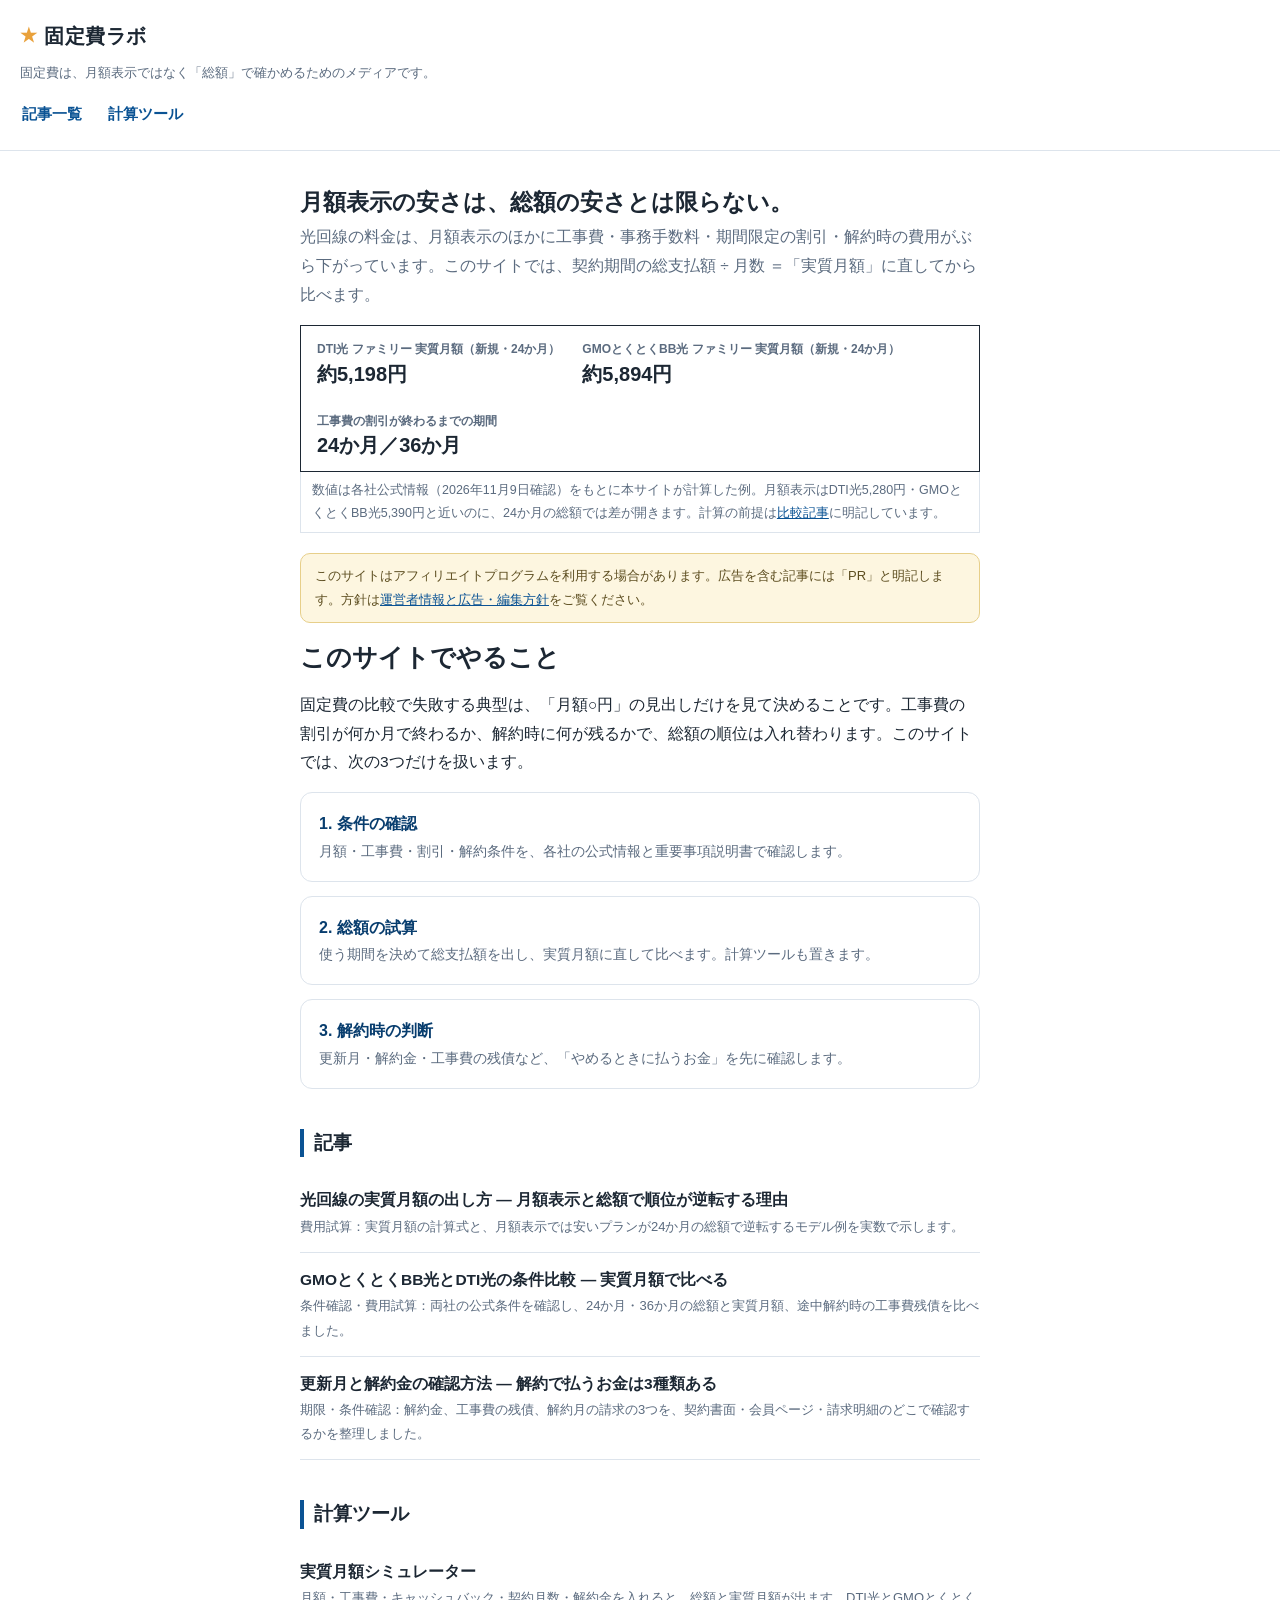
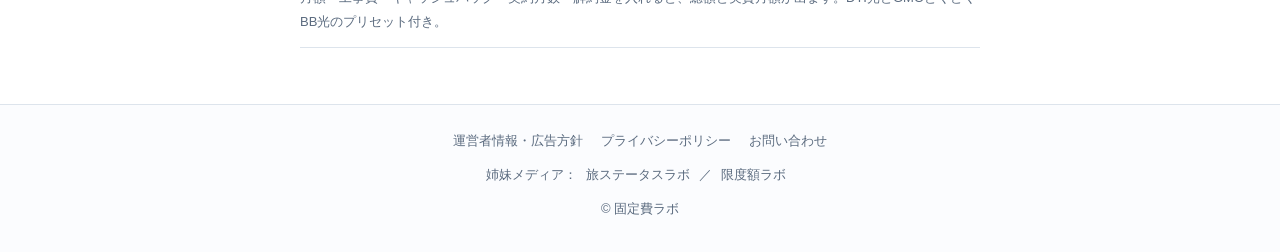
==== index.html @ 043860b5 "固定費ラボ 初期公開" ====
<!DOCTYPE html>
<html lang="ja">
<head>
<meta charset="utf-8">
<meta name="viewport" content="width=device-width, initial-scale=1">
<title>固定費ラボ｜光回線は「月額表示」ではなく総額＝実質月額で確かめる</title>
<meta name="description" content="光回線などの固定費について、月額表示ではなく契約期間の総支払額÷月数＝実質月額で比べるための、公式情報の確認記事と計算ツールを提供するメディアです。">
<link rel="stylesheet" href="style.css">
<meta property="og:title" content="固定費ラボ｜光回線は「月額表示」ではなく総額＝実質月額で確かめる">
<meta property="og:description" content="光回線などの固定費について、月額表示ではなく契約期間の総支払額÷月数＝実質月額で比べるための、公式情報の確認記事と計算ツールを提供するメディアです。">
<meta property="og:type" content="website">
<meta property="og:url" content="https://koteihi.globe-ent.com/">
<meta name="twitter:card" content="summary">
<link rel="icon" type="image/svg+xml" href="/favicon.svg">
<link rel="alternate" type="application/rss+xml" title="固定費ラボ" href="https://koteihi.globe-ent.com/rss.xml">
</head>
<body>
<header class="site">
  <div class="name"><a href="index.html">固定費ラボ</a></div>
  <div class="tag">固定費は、月額表示ではなく「総額」で確かめるためのメディアです。</div>
  <nav class="main">
    <a href="articles.html">記事一覧</a>
    <a href="tools/jitsushitsu-sim.html">計算ツール</a>
  </nav>
</header>
<main>
  <p style="font-size:23px;font-weight:700;line-height:1.5;margin:6px 0 4px">月額表示の安さは、総額の安さとは限らない。</p>
  <p style="color:var(--sub);margin:0 0 6px">光回線の料金は、月額表示のほかに工事費・事務手数料・期間限定の割引・解約時の費用がぶら下がっています。このサイトでは、契約期間の総支払額 ÷ 月数 ＝「実質月額」に直してから比べます。</p>
  <div class="feature">
    <div class="cap" style="border-top:1.5px solid var(--ink)">
      <div><div class="k">DTI光 ファミリー 実質月額（新規・24か月）</div><div class="v">約5,198円</div></div>
      <div><div class="k">GMOとくとくBB光 ファミリー 実質月額（新規・24か月）</div><div class="v">約5,894円</div></div>
      <div><div class="k">工事費の割引が終わるまでの期間</div><div class="v">24か月／36か月</div></div>
    </div>
    <figcaption>数値は各社公式情報（2026年11月9日確認）をもとに本サイトが計算した例。月額表示はDTI光5,280円・GMOとくとくBB光5,390円と近いのに、24か月の総額では差が開きます。計算の前提は<a href="articles/gmo-dti-hikaku.html">比較記事</a>に明記しています。</figcaption>
  </div>
  <div class="disclosure">このサイトはアフィリエイトプログラムを利用する場合があります。広告を含む記事には「PR」と明記します。方針は<a href="about.html">運営者情報と広告・編集方針</a>をご覧ください。</div>

  <h1>このサイトでやること</h1>
  <p>固定費の比較で失敗する典型は、「月額○円」の見出しだけを見て決めることです。工事費の割引が何か月で終わるか、解約時に何が残るかで、総額の順位は入れ替わります。このサイトでは、次の3つだけを扱います。</p>
  <div class="card"><div class="t">1. 条件の確認</div><div class="d">月額・工事費・割引・解約条件を、各社の公式情報と重要事項説明書で確認します。</div></div>
  <div class="card"><div class="t">2. 総額の試算</div><div class="d">使う期間を決めて総支払額を出し、実質月額に直して比べます。計算ツールも置きます。</div></div>
  <div class="card"><div class="t">3. 解約時の判断</div><div class="d">更新月・解約金・工事費の残債など、「やめるときに払うお金」を先に確認します。</div></div>

  <h2>記事</h2>
  <a class="thumbrow" href="articles/jitsushitsu-getsugaku.html"><span><span class="t">光回線の実質月額の出し方 — 月額表示と総額で順位が逆転する理由</span><span class="d">費用試算：実質月額の計算式と、月額表示では安いプランが24か月の総額で逆転するモデル例を実数で示します。</span></span></a>
  <a class="thumbrow" href="articles/gmo-dti-hikaku.html"><span><span class="t">GMOとくとくBB光とDTI光の条件比較 — 実質月額で比べる</span><span class="d">条件確認・費用試算：両社の公式条件を確認し、24か月・36か月の総額と実質月額、途中解約時の工事費残債を比べました。</span></span></a>
  <a class="thumbrow" href="articles/koushin-tsuki-kaiyakukin.html"><span><span class="t">更新月と解約金の確認方法 — 解約で払うお金は3種類ある</span><span class="d">期限・条件確認：解約金、工事費の残債、解約月の請求の3つを、契約書面・会員ページ・請求明細のどこで確認するかを整理しました。</span></span></a>

  <h2>計算ツール</h2>
  <a class="thumbrow" href="tools/jitsushitsu-sim.html"><span><span class="t">実質月額シミュレーター</span><span class="d">月額・工事費・キャッシュバック・契約月数・解約金を入れると、総額と実質月額が出ます。DTI光とGMOとくとくBB光のプリセット付き。</span></span></a>
</main>
<footer class="site">
  <a href="about.html">運営者情報・広告方針</a><a href="privacy.html">プライバシーポリシー</a><a href="contact.html">お問い合わせ</a>
  <div class="sister">姉妹メディア：<a href="https://travel.globe-ent.com/">旅ステータスラボ</a>／<a href="https://furusato.globe-ent.com/">限度額ラボ</a></div>
  <div>© 固定費ラボ</div>
</footer>
</body>
</html>
---- style.css ----
:root {
  --ink:#1c2733; --sub:#5b6b7f; --line:#dde4ec; --accent:#0b5394; --accent-dark:#083d6e;
  --gold:#e9a13b; --bg:#fff; --soft:#f2f6fb; --amber-bg:#fdf6e0; --amber-line:#e7cf8a;
  --radius:12px;
}
* { box-sizing: border-box; }
body { margin:0; font-family: -apple-system, "Hiragino Kaku Gothic ProN", "Yu Gothic", "Noto Sans JP", sans-serif; color:var(--ink); background:var(--bg); line-height:1.85; -webkit-font-smoothing:antialiased; }
::selection { background:#cfe4f7; }

/* ヘッダー */
header.site { position:sticky; top:0; z-index:10; background:rgba(255,255,255,.96); border-bottom:1px solid var(--line); padding:12px 20px; }
header.site .name { font-size:20px; font-weight:700; letter-spacing:.02em; }
header.site .name a { color:inherit; text-decoration:none; display:inline-block; padding:6px 0; }
header.site .name a::before { content:"★"; color:var(--gold); margin-right:7px; font-size:17px; vertical-align:2px; }
header.site .tag { color:var(--sub); font-size:13px; }
nav.main { margin-top:6px; font-size:14.5px; }
nav.main a { margin-right:18px; color:var(--accent); text-decoration:none; font-weight:600; display:inline-block; padding:10px 2px; }
nav.main a:hover { text-decoration:underline; }

/* 本文 */
main { max-width:720px; margin:0 auto; padding:28px 20px 56px; }
h1 { font-size:25px; line-height:1.45; margin:10px 0 14px; }
h2 { font-size:19px; border-left:4px solid var(--accent); padding-left:10px; margin-top:40px; line-height:1.5; }
h3 { font-size:16px; margin-top:26px; }
p, li { font-size:15.5px; }
a { color:var(--accent); }
strong { color:#12283f; }

/* ヒーロー（トップ） */
.hero { background:var(--accent); color:#fff; border-radius:16px; padding:30px 26px; margin:6px 0 26px; }
.hero .lead { font-size:23px; font-weight:700; line-height:1.5; margin:0 0 10px; color:#fff; }
.hero p { color:#dbe9f7; font-size:15px; margin:0 0 18px; }
.hero .btns { display:flex; flex-wrap:wrap; gap:10px; }
.btn { display:inline-block; padding:10px 18px; border-radius:999px; font-weight:700; font-size:14.5px; text-decoration:none; }
.btn.white { background:#fff; color:var(--accent-dark); }
.btn.ghost { border:1.5px solid rgba(255,255,255,.75); color:#fff; }
.btn:hover { opacity:.92; }

/* パンくず */
.crumb { font-size:13px; color:var(--sub); margin:0 0 6px; }
.crumb a { color:var(--sub); text-decoration:none; }
.crumb a:hover { text-decoration:underline; }

/* 開示ボックス */
.disclosure { background:var(--amber-bg); border:1px solid var(--amber-line); border-radius:10px; padding:10px 14px; font-size:13px; color:#5c4d1f; margin:16px 0; }

/* カード */
.card { display:block; border:1px solid var(--line); border-radius:var(--radius); padding:16px 18px; margin:14px 0; background:#fff; text-decoration:none; color:inherit; }
a.card:hover { border-color:var(--accent); }
.card strong { display:block; font-size:16px; margin-bottom:4px; color:var(--accent-dark); }
.card span { display:block; color:var(--sub); font-size:14px; }
.card .t { font-weight:700; font-size:16px; color:var(--accent-dark); }
.card .d { color:var(--sub); font-size:14px; }

/* 表 */
table { border-collapse:separate; border-spacing:0; width:100%; margin:14px 0; font-size:14px; border:1px solid var(--line); border-radius:10px; overflow:hidden; }
th, td { border-bottom:1px solid var(--line); padding:9px 12px; text-align:left; vertical-align:top; }
tr:last-child td { border-bottom:none; }
th { background:var(--soft); font-weight:700; }
tbody tr:nth-child(even) td, table tr:nth-child(even) td { background:#fbfcfe; }
@media (max-width:640px) {
  table { display:block; overflow-x:auto; -webkit-overflow-scrolling:touch; }
  .hero .lead { font-size:20px; }
  h1 { font-size:22px; }
}

/* 検索 */
.searchbox { margin:16px 0; }
.searchbox input { width:100%; padding:12px 14px; font-size:16px; border:1.5px solid var(--line); border-radius:10px; background:#fff; }
.searchbox input:focus { outline:none; border-color:var(--accent); box-shadow:0 0 0 3px rgba(11,83,148,.15); }

/* 計算ツール */
label { display:block; font-size:14px; margin-top:14px; font-weight:600; }
input[type=number] { width:100%; padding:11px 12px; font-size:16px; border:1.5px solid var(--line); border-radius:10px; margin-top:5px; }
input[type=number]:focus { outline:none; border-color:var(--accent); box-shadow:0 0 0 3px rgba(11,83,148,.15); }
button.calc { margin-top:20px; width:100%; padding:13px; font-size:16px; font-weight:700; background:var(--accent); color:#fff; border:none; border-radius:10px; cursor:pointer; }
button.calc:hover { background:var(--accent-dark); }
.result { margin-top:20px; background:var(--soft); border:1px solid var(--line); border-radius:var(--radius); padding:18px; display:none; }
.result .big { font-size:24px; font-weight:700; color:var(--accent-dark); }

/* フッター */
footer.site { border-top:1px solid var(--line); padding:24px 20px 30px; font-size:13px; color:var(--sub); text-align:center; background:#fbfcfe; }
footer.site a { color:var(--sub); margin:0 9px; text-decoration:none; }
footer.site a:hover { text-decoration:underline; }
footer.site div { margin-top:10px; }
.src { font-size:13px; color:var(--sub); }
footer.site .sister{margin-top:10px;font-size:13px;}

/* B文法（実写エディトリアル）：実写＋数値キャプション、図解、サムネイル行 */
.feature { margin:16px 0 20px; }
.feature img { width:100%; display:block; aspect-ratio:16/9; object-fit:cover; }
.feature .cap { border:1.5px solid var(--ink); border-top:none; padding:12px 16px; display:flex; gap:22px; flex-wrap:wrap; }
.feature .cap .k { font-size:12px; color:var(--sub); font-weight:700; }
.feature .cap .v { font-size:20px; font-weight:700; line-height:1.35; }
figure { margin:18px 0; }
figure img { width:100%; display:block; }
figcaption { font-size:12.5px; color:var(--sub); border:1px solid var(--line); border-top:none; padding:7px 11px; }
.thumbrow { display:flex; gap:14px; padding:13px 0; border-bottom:1px solid var(--line); align-items:flex-start; text-decoration:none; color:inherit; }
a.thumbrow:hover .t { color:var(--accent); text-decoration:underline; }
.thumbrow img { width:118px; height:82px; object-fit:cover; flex:none; }
.thumbrow .t { font-weight:700; font-size:15.5px; display:block; }
.thumbrow .d { font-size:13px; color:var(--sub); display:block; }
.bignum { font-size:26px; font-weight:700; }
.gauge .bar { display:flex; height:24px; border:1.5px solid var(--ink); }
.gauge .seg { height:100%; }
.gauge .track { position:relative; height:0; }
.gauge .mark { position:absolute; top:-4px; width:3px; height:32px; background:#c22f2f; display:none; }
.gauge .cap { display:flex; justify-content:space-between; font-size:12px; color:var(--sub); }
.card.thumbrow { border:none; border-bottom:1px solid var(--line); border-radius:0; padding:13px 0; margin:0; background:transparent; display:flex; }
.thumbrow .txt { display:block; }

/* 広告ボックス（記事内の広告リンク設置用） */
.adbox{border:2px solid #0b5394;padding:16px;margin:24px 0;text-align:center}
.adbox .src{text-align:left}
.adbox img{max-width:100%;height:auto}

.share{margin:28px 0 8px;padding:12px 0;border-top:1px solid #ccc;font-size:14px}
.share a{margin-right:14px}
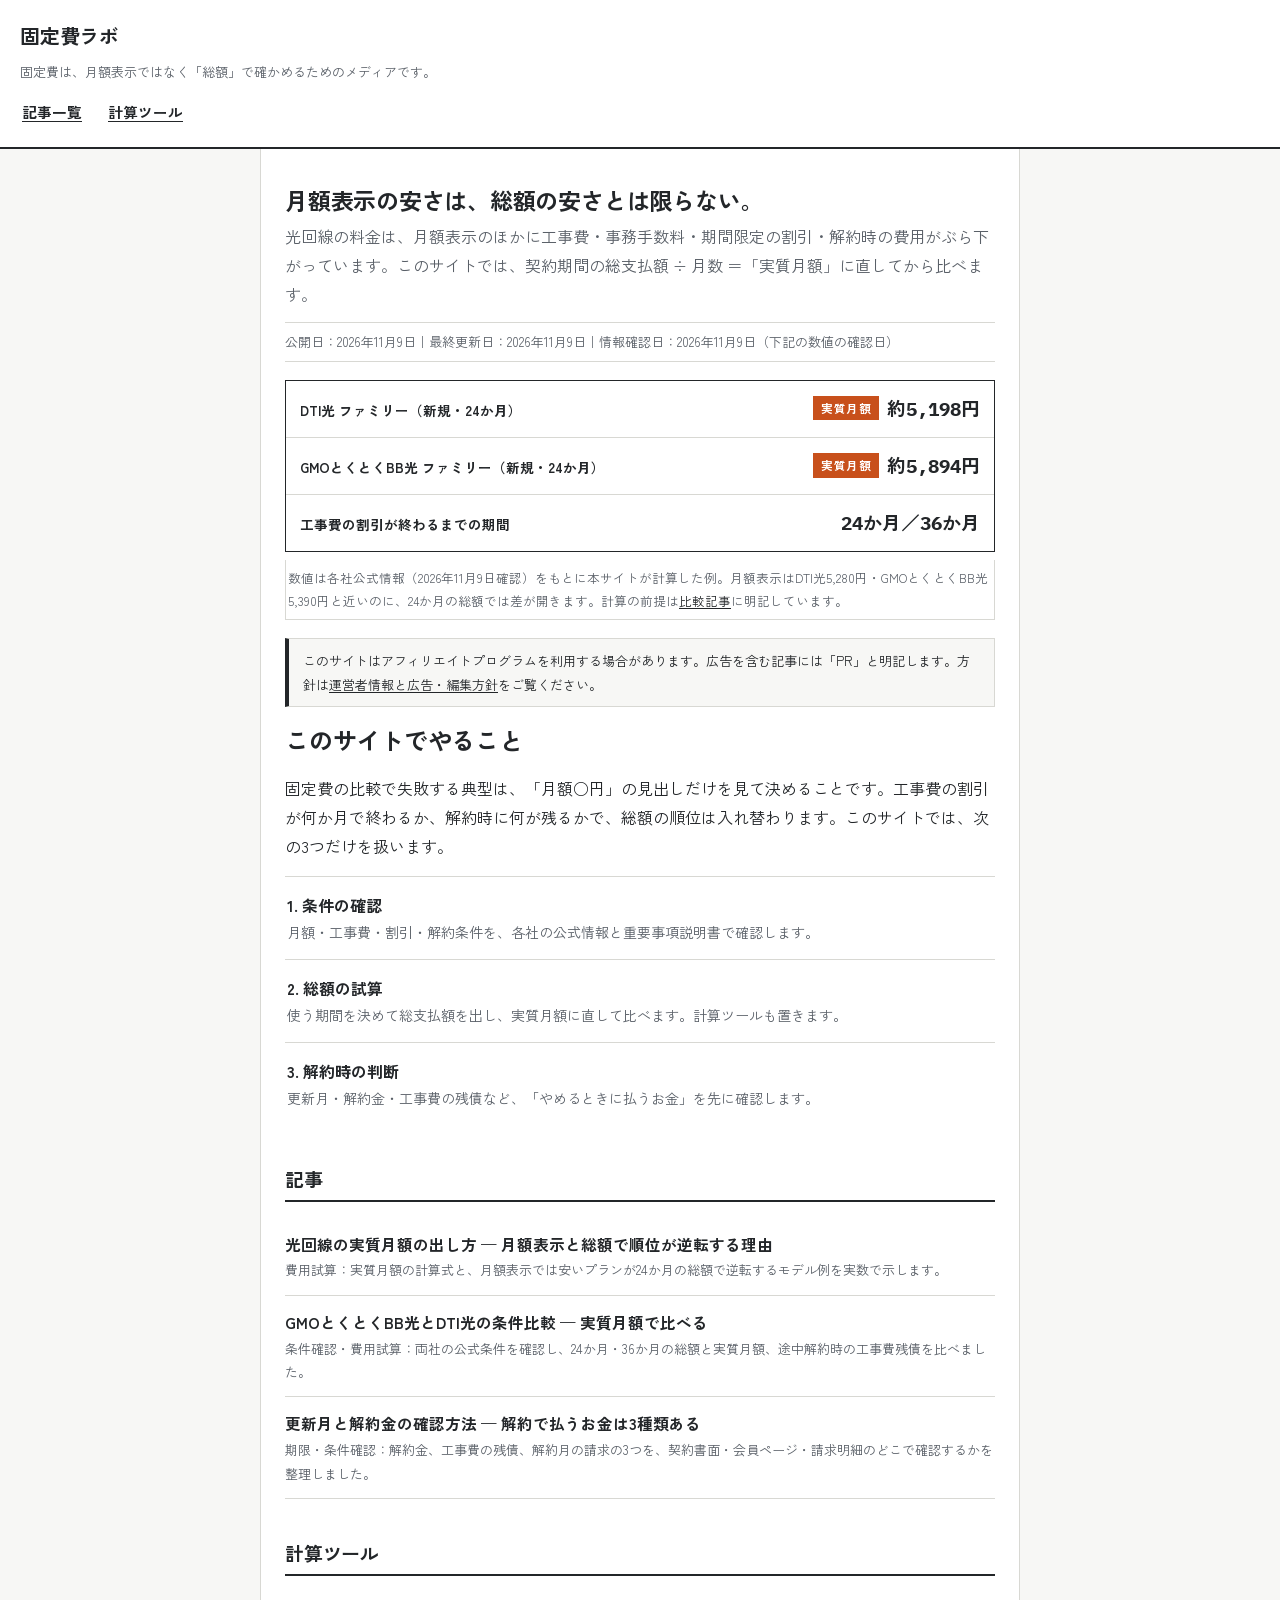
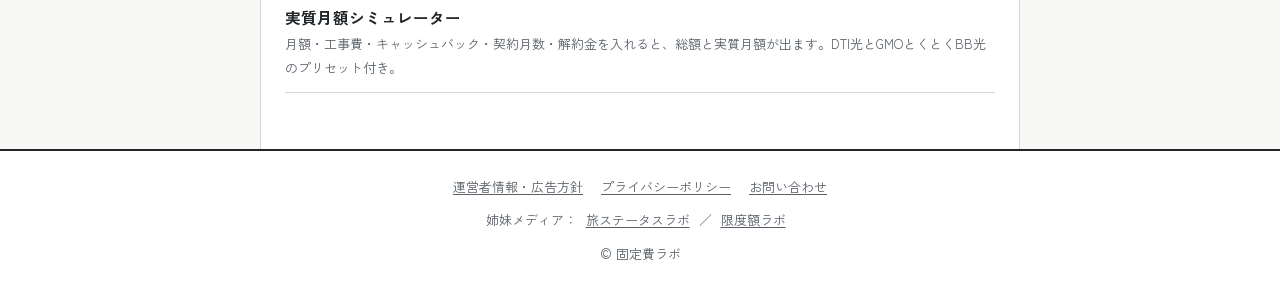
==== commit 7fcf8024: "デザイン刷新（方向B：料金明細書の文法）と共通土台整備、ogp画像追加" ====
--- a/index.html
+++ b/index.html
@@ -5,14 +5,46 @@
 <meta name="viewport" content="width=device-width, initial-scale=1">
 <title>固定費ラボ｜光回線は「月額表示」ではなく総額＝実質月額で確かめる</title>
 <meta name="description" content="光回線などの固定費について、月額表示ではなく契約期間の総支払額÷月数＝実質月額で比べるための、公式情報の確認記事と計算ツールを提供するメディアです。">
+<link rel="preconnect" href="https://fonts.googleapis.com">
+<link rel="preconnect" href="https://fonts.gstatic.com" crossorigin>
+<link href="https://fonts.googleapis.com/css2?family=IBM+Plex+Mono:wght@400;500;700&family=Zen+Kaku+Gothic+New:wght@400;500;700&display=swap" rel="stylesheet">
 <link rel="stylesheet" href="style.css">
 <meta property="og:title" content="固定費ラボ｜光回線は「月額表示」ではなく総額＝実質月額で確かめる">
 <meta property="og:description" content="光回線などの固定費について、月額表示ではなく契約期間の総支払額÷月数＝実質月額で比べるための、公式情報の確認記事と計算ツールを提供するメディアです。">
 <meta property="og:type" content="website">
 <meta property="og:url" content="https://koteihi.globe-ent.com/">
-<meta name="twitter:card" content="summary">
+<meta property="og:image" content="https://koteihi.globe-ent.com/ogp.png">
+<meta name="twitter:card" content="summary_large_image">
+<meta name="twitter:image" content="https://koteihi.globe-ent.com/ogp.png">
 <link rel="icon" type="image/svg+xml" href="/favicon.svg">
 <link rel="alternate" type="application/rss+xml" title="固定費ラボ" href="https://koteihi.globe-ent.com/rss.xml">
+<script type="application/ld+json">
+{
+  "@context": "https://schema.org",
+  "@graph": [
+    {
+      "@type": "Organization",
+      "@id": "https://koteihi.globe-ent.com/#org",
+      "name": "固定費ラボ",
+      "url": "https://koteihi.globe-ent.com/",
+      "logo": "https://koteihi.globe-ent.com/favicon.svg",
+      "sameAs": [
+        "https://note.com/tabi_status_lab",
+        "https://www.youtube.com/@tabi_status_lab",
+        "https://www.threads.com/@tabi_status_lab"
+      ]
+    },
+    {
+      "@type": "WebSite",
+      "@id": "https://koteihi.globe-ent.com/#site",
+      "name": "固定費ラボ",
+      "url": "https://koteihi.globe-ent.com/",
+      "publisher": { "@id": "https://koteihi.globe-ent.com/#org" },
+      "inLanguage": "ja"
+    }
+  ]
+}
+</script>
 </head>
 <body>
 <header class="site">
@@ -24,16 +56,17 @@
   </nav>
 </header>
 <main>
-  <p style="font-size:23px;font-weight:700;line-height:1.5;margin:6px 0 4px">月額表示の安さは、総額の安さとは限らない。</p>
-  <p style="color:var(--sub);margin:0 0 6px">光回線の料金は、月額表示のほかに工事費・事務手数料・期間限定の割引・解約時の費用がぶら下がっています。このサイトでは、契約期間の総支払額 ÷ 月数 ＝「実質月額」に直してから比べます。</p>
-  <div class="feature">
-    <div class="cap" style="border-top:1.5px solid var(--ink)">
-      <div><div class="k">DTI光 ファミリー 実質月額（新規・24か月）</div><div class="v">約5,198円</div></div>
-      <div><div class="k">GMOとくとくBB光 ファミリー 実質月額（新規・24か月）</div><div class="v">約5,894円</div></div>
-      <div><div class="k">工事費の割引が終わるまでの期間</div><div class="v">24か月／36か月</div></div>
+  <p class="leadline">月額表示の安さは、総額の安さとは限らない。</p>
+  <p class="leadsub">光回線の料金は、月額表示のほかに工事費・事務手数料・期間限定の割引・解約時の費用がぶら下がっています。このサイトでは、契約期間の総支払額 ÷ 月数 ＝「実質月額」に直してから比べます。</p>
+  <p class="dateline">公開日：2026年11月9日｜最終更新日：2026年11月9日｜情報確認日：2026年11月9日（下記の数値の確認日）</p>
+  <figure>
+    <div class="sheet">
+      <div class="srow"><span class="sk">DTI光 ファミリー（新規・24か月）</span><span class="sv"><span class="badge">実質月額</span>約5,198円</span></div>
+      <div class="srow"><span class="sk">GMOとくとくBB光 ファミリー（新規・24か月）</span><span class="sv"><span class="badge">実質月額</span>約5,894円</span></div>
+      <div class="srow"><span class="sk">工事費の割引が終わるまでの期間</span><span class="sv">24か月／36か月</span></div>
     </div>
     <figcaption>数値は各社公式情報（2026年11月9日確認）をもとに本サイトが計算した例。月額表示はDTI光5,280円・GMOとくとくBB光5,390円と近いのに、24か月の総額では差が開きます。計算の前提は<a href="articles/gmo-dti-hikaku.html">比較記事</a>に明記しています。</figcaption>
-  </div>
+  </figure>
   <div class="disclosure">このサイトはアフィリエイトプログラムを利用する場合があります。広告を含む記事には「PR」と明記します。方針は<a href="about.html">運営者情報と広告・編集方針</a>をご覧ください。</div>
 
   <h1>このサイトでやること</h1>
--- a/style.css
+++ b/style.css
@@ -1,118 +1,121 @@
+/* 固定費ラボ 方向B（2026-11-09 ユーザー承認）
+   「光回線の『料金明細書』そのものの文法で組む、実質月額のスペックシート」
+   - 書体：見出し・本文＝Zen Kaku Gothic New、数字専用＝IBM Plex Mono（等幅・右寄せ）
+   - 地＝明細グレー、白＝明細行、罫線で組む。角丸・影は使わない
+   - 識別色（--marker）は「実質月額バッジ」と「順位マーカー」だけに使う。それ以外の装飾色は使わない */
 :root {
-  --ink:#1c2733; --sub:#5b6b7f; --line:#dde4ec; --accent:#0b5394; --accent-dark:#083d6e;
-  --gold:#e9a13b; --bg:#fff; --soft:#f2f6fb; --amber-bg:#fdf6e0; --amber-line:#e7cf8a;
-  --radius:12px;
+  --ink:#232629; --sub:#5a6068; --line:#d8d8d3; --line-dark:#232629;
+  --paper:#f7f7f5; --row:#fff; --th:#f0f0ec;
+  --marker:#c8501b;
 }
 * { box-sizing: border-box; }
-body { margin:0; font-family: -apple-system, "Hiragino Kaku Gothic ProN", "Yu Gothic", "Noto Sans JP", sans-serif; color:var(--ink); background:var(--bg); line-height:1.85; -webkit-font-smoothing:antialiased; }
-::selection { background:#cfe4f7; }
+body { margin:0; font-family:"Zen Kaku Gothic New", "Hiragino Kaku Gothic ProN", "Yu Gothic", sans-serif; color:var(--ink); background:var(--paper); line-height:1.8; font-size:16px; -webkit-font-smoothing:antialiased; }
+::selection { background:#e3e3de; }
 
-/* ヘッダー */
-header.site { position:sticky; top:0; z-index:10; background:rgba(255,255,255,.96); border-bottom:1px solid var(--line); padding:12px 20px; }
-header.site .name { font-size:20px; font-weight:700; letter-spacing:.02em; }
+/* ヘッダー（明細書のヘッダー行） */
+header.site { position:sticky; top:0; z-index:10; background:var(--row); border-bottom:2px solid var(--line-dark); padding:12px 20px; }
+header.site .name { font-size:20px; font-weight:700; letter-spacing:-.01em; }
 header.site .name a { color:inherit; text-decoration:none; display:inline-block; padding:6px 0; }
-header.site .name a::before { content:"★"; color:var(--gold); margin-right:7px; font-size:17px; vertical-align:2px; }
 header.site .tag { color:var(--sub); font-size:13px; }
 nav.main { margin-top:6px; font-size:14.5px; }
-nav.main a { margin-right:18px; color:var(--accent); text-decoration:none; font-weight:600; display:inline-block; padding:10px 2px; }
-nav.main a:hover { text-decoration:underline; }
+nav.main a { margin-right:18px; color:var(--ink); text-decoration:underline; text-underline-offset:3px; font-weight:700; display:inline-block; padding:10px 2px; }
 
-/* 本文 */
-main { max-width:720px; margin:0 auto; padding:28px 20px 56px; }
-h1 { font-size:25px; line-height:1.45; margin:10px 0 14px; }
-h2 { font-size:19px; border-left:4px solid var(--accent); padding-left:10px; margin-top:40px; line-height:1.5; }
-h3 { font-size:16px; margin-top:26px; }
-p, li { font-size:15.5px; }
-a { color:var(--accent); }
-strong { color:#12283f; }
+/* 本文（白の明細シート） */
+main { max-width:760px; margin:0 auto; padding:28px 24px 56px; background:var(--row); border-left:1px solid var(--line); border-right:1px solid var(--line); }
+h1 { font-size:24px; line-height:1.45; margin:10px 0 14px; letter-spacing:-.01em; }
+h2 { font-size:19px; border-bottom:2px solid var(--line-dark); padding-bottom:6px; margin-top:40px; line-height:1.5; letter-spacing:-.01em; }
+h3 { font-size:16.5px; margin-top:26px; }
+p, li { font-size:16px; }
+a { color:var(--ink); text-decoration:underline; text-underline-offset:2px; }
+strong { color:var(--ink); }
 
-/* ヒーロー（トップ） */
-.hero { background:var(--accent); color:#fff; border-radius:16px; padding:30px 26px; margin:6px 0 26px; }
-.hero .lead { font-size:23px; font-weight:700; line-height:1.5; margin:0 0 10px; color:#fff; }
-.hero p { color:#dbe9f7; font-size:15px; margin:0 0 18px; }
-.hero .btns { display:flex; flex-wrap:wrap; gap:10px; }
-.btn { display:inline-block; padding:10px 18px; border-radius:999px; font-weight:700; font-size:14.5px; text-decoration:none; }
-.btn.white { background:#fff; color:var(--accent-dark); }
-.btn.ghost { border:1.5px solid rgba(255,255,255,.75); color:#fff; }
-.btn:hover { opacity:.92; }
+/* 日付メタ行（公開日・最終更新日・情報確認日） */
+.dateline { font-size:13px; color:var(--sub); border-top:1px solid var(--line); border-bottom:1px solid var(--line); padding:7px 0; margin:14px 0; font-variant-numeric:tabular-nums; }
+
+/* トップの導入（明細書の件名行） */
+.leadline { font-size:23px; font-weight:700; line-height:1.5; margin:6px 0 4px; letter-spacing:-.01em; }
+.leadsub { color:var(--sub); margin:0 0 6px; }
+
+/* 明細シート（項目名＋値の行で組む） */
+.sheet { border:1px solid var(--line-dark); margin:16px 0 8px; background:var(--row); }
+.srow { display:flex; justify-content:space-between; align-items:baseline; gap:18px; padding:11px 14px; border-bottom:1px solid var(--line); }
+.srow:last-child { border-bottom:none; }
+.srow .sk { font-size:13.5px; font-weight:700; }
+.srow .sv { font-family:"IBM Plex Mono", "Zen Kaku Gothic New", monospace; font-size:19px; font-weight:700; text-align:right; white-space:nowrap; }
+.badge { display:inline-block; background:var(--marker); color:#fff; font-family:"Zen Kaku Gothic New", sans-serif; font-size:11.5px; font-weight:700; padding:2px 8px; margin-right:8px; vertical-align:3px; letter-spacing:.04em; }
+figure { margin:18px 0; }
+figure img { width:100%; display:block; }
+figcaption { font-size:12.5px; color:var(--sub); border:1px solid var(--line); border-top:none; padding:7px 11px; background:var(--row); }
+.sheet + figcaption, .figcap { font-size:12.5px; color:var(--sub); padding:7px 2px; }
 
 /* パンくず */
 .crumb { font-size:13px; color:var(--sub); margin:0 0 6px; }
 .crumb a { color:var(--sub); text-decoration:none; }
 .crumb a:hover { text-decoration:underline; }
 
-/* 開示ボックス */
-.disclosure { background:var(--amber-bg); border:1px solid var(--amber-line); border-radius:10px; padding:10px 14px; font-size:13px; color:#5c4d1f; margin:16px 0; }
+/* 開示ボックス（明細の注記行として中立色で組む） */
+.disclosure { background:var(--paper); border:1px solid var(--line); border-left:4px solid var(--line-dark); padding:10px 14px; font-size:13px; color:var(--ink); margin:16px 0; }
 
-/* カード */
-.card { display:block; border:1px solid var(--line); border-radius:var(--radius); padding:16px 18px; margin:14px 0; background:#fff; text-decoration:none; color:inherit; }
-a.card:hover { border-color:var(--accent); }
-.card strong { display:block; font-size:16px; margin-bottom:4px; color:var(--accent-dark); }
+/* カードは廃止し、罫線の行で組む */
+.card { display:block; border:none; border-top:1px solid var(--line); padding:14px 2px; margin:0; background:transparent; text-decoration:none; color:inherit; }
+.card strong { display:block; font-size:16px; margin-bottom:4px; color:var(--ink); }
 .card span { display:block; color:var(--sub); font-size:14px; }
-.card .t { font-weight:700; font-size:16px; color:var(--accent-dark); }
+.card .t { font-weight:700; font-size:16px; color:var(--ink); }
 .card .d { color:var(--sub); font-size:14px; }
 
-/* 表 */
-table { border-collapse:separate; border-spacing:0; width:100%; margin:14px 0; font-size:14px; border:1px solid var(--line); border-radius:10px; overflow:hidden; }
+/* 表＝スペックシート（項目名＋値＋備考の明細行）
+   数字は IBM Plex Mono にフォールバックさせるため、表全体に等幅スタックを指定する */
+table { border-collapse:collapse; width:100%; margin:14px 0; font-size:14.5px; border:1px solid var(--line-dark); font-family:"IBM Plex Mono", "Zen Kaku Gothic New", monospace; background:var(--row); }
 th, td { border-bottom:1px solid var(--line); padding:9px 12px; text-align:left; vertical-align:top; }
-tr:last-child td { border-bottom:none; }
-th { background:var(--soft); font-weight:700; }
-tbody tr:nth-child(even) td, table tr:nth-child(even) td { background:#fbfcfe; }
+tr:last-child td, tr:last-child th { border-bottom:none; }
+th { background:var(--th); font-weight:700; font-family:"Zen Kaku Gothic New", sans-serif; }
+table.spec td { text-align:right; font-variant-numeric:tabular-nums; }
+table.spec th { text-align:left; }
 @media (max-width:640px) {
   table { display:block; overflow-x:auto; -webkit-overflow-scrolling:touch; }
-  .hero .lead { font-size:20px; }
+  .leadline { font-size:20px; }
   h1 { font-size:22px; }
+  main { border-left:none; border-right:none; padding:24px 18px 48px; }
+  .srow { flex-direction:column; gap:2px; }
+  .srow .sv { text-align:left; }
 }
 
 /* 検索 */
 .searchbox { margin:16px 0; }
-.searchbox input { width:100%; padding:12px 14px; font-size:16px; border:1.5px solid var(--line); border-radius:10px; background:#fff; }
-.searchbox input:focus { outline:none; border-color:var(--accent); box-shadow:0 0 0 3px rgba(11,83,148,.15); }
+.searchbox input { width:100%; padding:12px 14px; font-size:16px; border:1.5px solid var(--line-dark); background:var(--row); }
+.searchbox input:focus { outline:2px solid var(--ink); outline-offset:1px; }
 
 /* 計算ツール */
-label { display:block; font-size:14px; margin-top:14px; font-weight:600; }
-input[type=number] { width:100%; padding:11px 12px; font-size:16px; border:1.5px solid var(--line); border-radius:10px; margin-top:5px; }
-input[type=number]:focus { outline:none; border-color:var(--accent); box-shadow:0 0 0 3px rgba(11,83,148,.15); }
-button.calc { margin-top:20px; width:100%; padding:13px; font-size:16px; font-weight:700; background:var(--accent); color:#fff; border:none; border-radius:10px; cursor:pointer; }
-button.calc:hover { background:var(--accent-dark); }
-.result { margin-top:20px; background:var(--soft); border:1px solid var(--line); border-radius:var(--radius); padding:18px; display:none; }
-.result .big { font-size:24px; font-weight:700; color:var(--accent-dark); }
+label { display:block; font-size:14px; margin-top:14px; font-weight:700; }
+input[type=number] { width:100%; padding:11px 12px; font-size:16px; border:1.5px solid var(--line-dark); margin-top:5px; font-family:"IBM Plex Mono", monospace; text-align:right; background:var(--row); }
+input[type=number]:focus { outline:2px solid var(--ink); outline-offset:1px; }
+button.calc { margin-top:20px; width:100%; padding:13px; font-size:16px; font-weight:700; background:var(--ink); color:#fff; border:none; cursor:pointer; }
+button.calc:hover { opacity:.88; }
+.result { margin-top:20px; background:var(--paper); border:1px solid var(--line-dark); padding:18px; display:none; }
+.result .big { font-size:26px; font-weight:700; font-family:"IBM Plex Mono", "Zen Kaku Gothic New", monospace; }
+.result .num { font-family:"IBM Plex Mono", "Zen Kaku Gothic New", monospace; }
 
 /* フッター */
-footer.site { border-top:1px solid var(--line); padding:24px 20px 30px; font-size:13px; color:var(--sub); text-align:center; background:#fbfcfe; }
-footer.site a { color:var(--sub); margin:0 9px; text-decoration:none; }
-footer.site a:hover { text-decoration:underline; }
+footer.site { border-top:2px solid var(--line-dark); padding:24px 20px 30px; font-size:13px; color:var(--sub); text-align:center; background:var(--row); }
+footer.site a { color:var(--sub); margin:0 9px; }
 footer.site div { margin-top:10px; }
 .src { font-size:13px; color:var(--sub); }
 footer.site .sister{margin-top:10px;font-size:13px;}
 
-/* B文法（実写エディトリアル）：実写＋数値キャプション、図解、サムネイル行 */
-.feature { margin:16px 0 20px; }
-.feature img { width:100%; display:block; aspect-ratio:16/9; object-fit:cover; }
-.feature .cap { border:1.5px solid var(--ink); border-top:none; padding:12px 16px; display:flex; gap:22px; flex-wrap:wrap; }
-.feature .cap .k { font-size:12px; color:var(--sub); font-weight:700; }
-.feature .cap .v { font-size:20px; font-weight:700; line-height:1.35; }
-figure { margin:18px 0; }
-figure img { width:100%; display:block; }
-figcaption { font-size:12.5px; color:var(--sub); border:1px solid var(--line); border-top:none; padding:7px 11px; }
+/* 記事一覧の行（旧サムネイル行を明細行の文法に統一） */
 .thumbrow { display:flex; gap:14px; padding:13px 0; border-bottom:1px solid var(--line); align-items:flex-start; text-decoration:none; color:inherit; }
-a.thumbrow:hover .t { color:var(--accent); text-decoration:underline; }
+a.thumbrow:hover .t { text-decoration:underline; }
 .thumbrow img { width:118px; height:82px; object-fit:cover; flex:none; }
 .thumbrow .t { font-weight:700; font-size:15.5px; display:block; }
 .thumbrow .d { font-size:13px; color:var(--sub); display:block; }
-.bignum { font-size:26px; font-weight:700; }
-.gauge .bar { display:flex; height:24px; border:1.5px solid var(--ink); }
-.gauge .seg { height:100%; }
-.gauge .track { position:relative; height:0; }
-.gauge .mark { position:absolute; top:-4px; width:3px; height:32px; background:#c22f2f; display:none; }
-.gauge .cap { display:flex; justify-content:space-between; font-size:12px; color:var(--sub); }
-.card.thumbrow { border:none; border-bottom:1px solid var(--line); border-radius:0; padding:13px 0; margin:0; background:transparent; display:flex; }
+.card.thumbrow { border:none; border-bottom:1px solid var(--line); border-top:none; padding:13px 0; margin:0; background:transparent; display:flex; }
 .thumbrow .txt { display:block; }
+.bignum { font-size:26px; font-weight:700; font-family:"IBM Plex Mono", "Zen Kaku Gothic New", monospace; }
 
-/* 広告ボックス（記事内の広告リンク設置用） */
-.adbox{border:2px solid #0b5394;padding:16px;margin:24px 0;text-align:center}
+/* 広告ボックス（記事内の広告リンク設置用。広告コード自体は変更しない） */
+.adbox{border:2px solid var(--line-dark);padding:16px;margin:24px 0;text-align:center;background:var(--row)}
 .adbox .src{text-align:left}
 .adbox img{max-width:100%;height:auto}
 
-.share{margin:28px 0 8px;padding:12px 0;border-top:1px solid #ccc;font-size:14px}
+.share{margin:28px 0 8px;padding:12px 0;border-top:1px solid var(--line);font-size:14px}
 .share a{margin-right:14px}
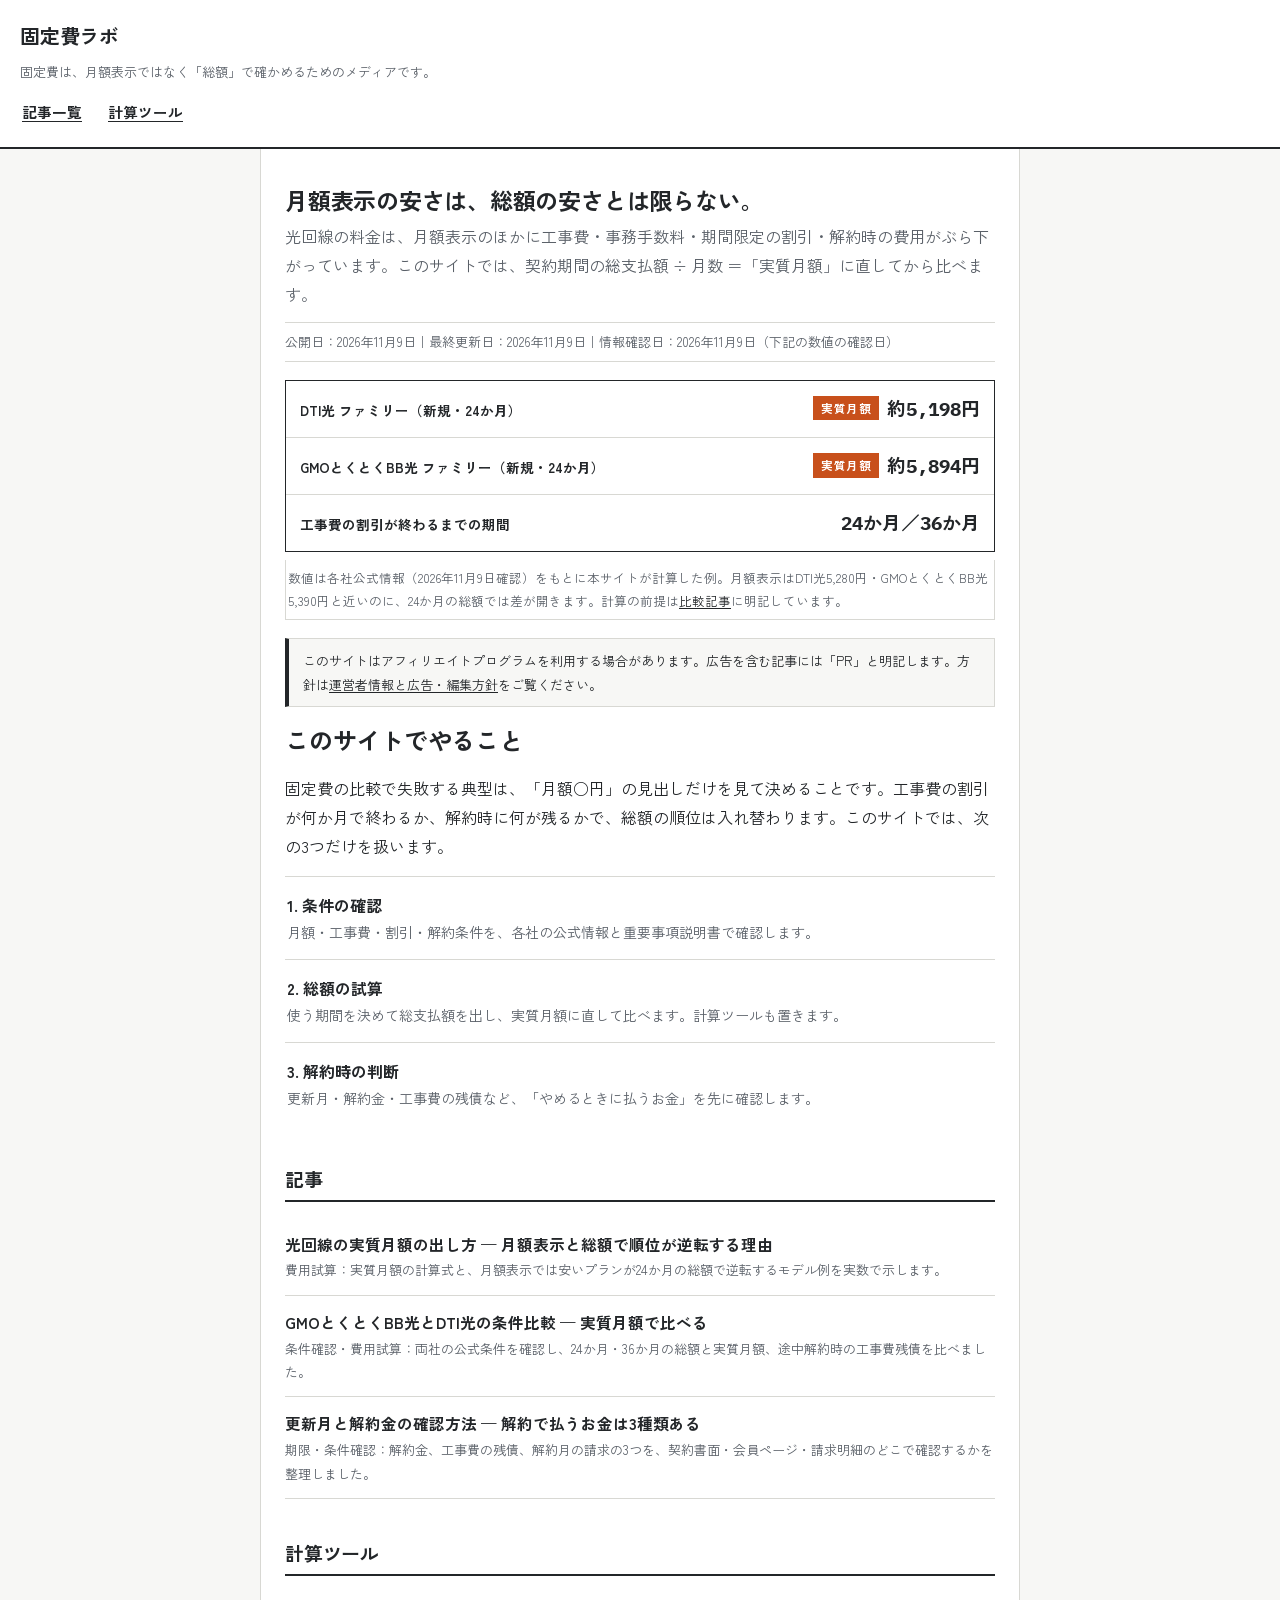
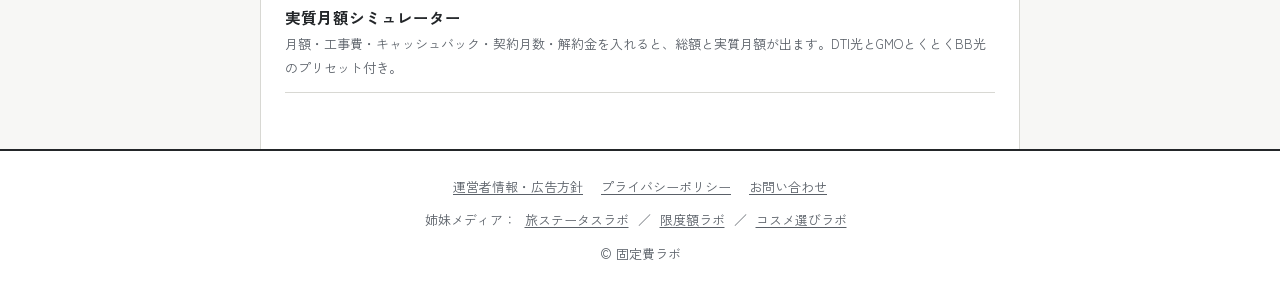
==== commit 29cca0ff: "PDCA 2026-11-10: 姉妹メディアリンク追加" ====
--- a/index.html
+++ b/index.html
@@ -85,7 +85,7 @@
 </main>
 <footer class="site">
   <a href="about.html">運営者情報・広告方針</a><a href="privacy.html">プライバシーポリシー</a><a href="contact.html">お問い合わせ</a>
-  <div class="sister">姉妹メディア：<a href="https://travel.globe-ent.com/">旅ステータスラボ</a>／<a href="https://furusato.globe-ent.com/">限度額ラボ</a></div>
+  <div class="sister">姉妹メディア：<a href="https://travel.globe-ent.com/">旅ステータスラボ</a>／<a href="https://furusato.globe-ent.com/">限度額ラボ</a>／<a href="https://cosme-erabi.globe-ent.com/">コスメ選びラボ</a></div>
   <div>© 固定費ラボ</div>
 </footer>
 </body>
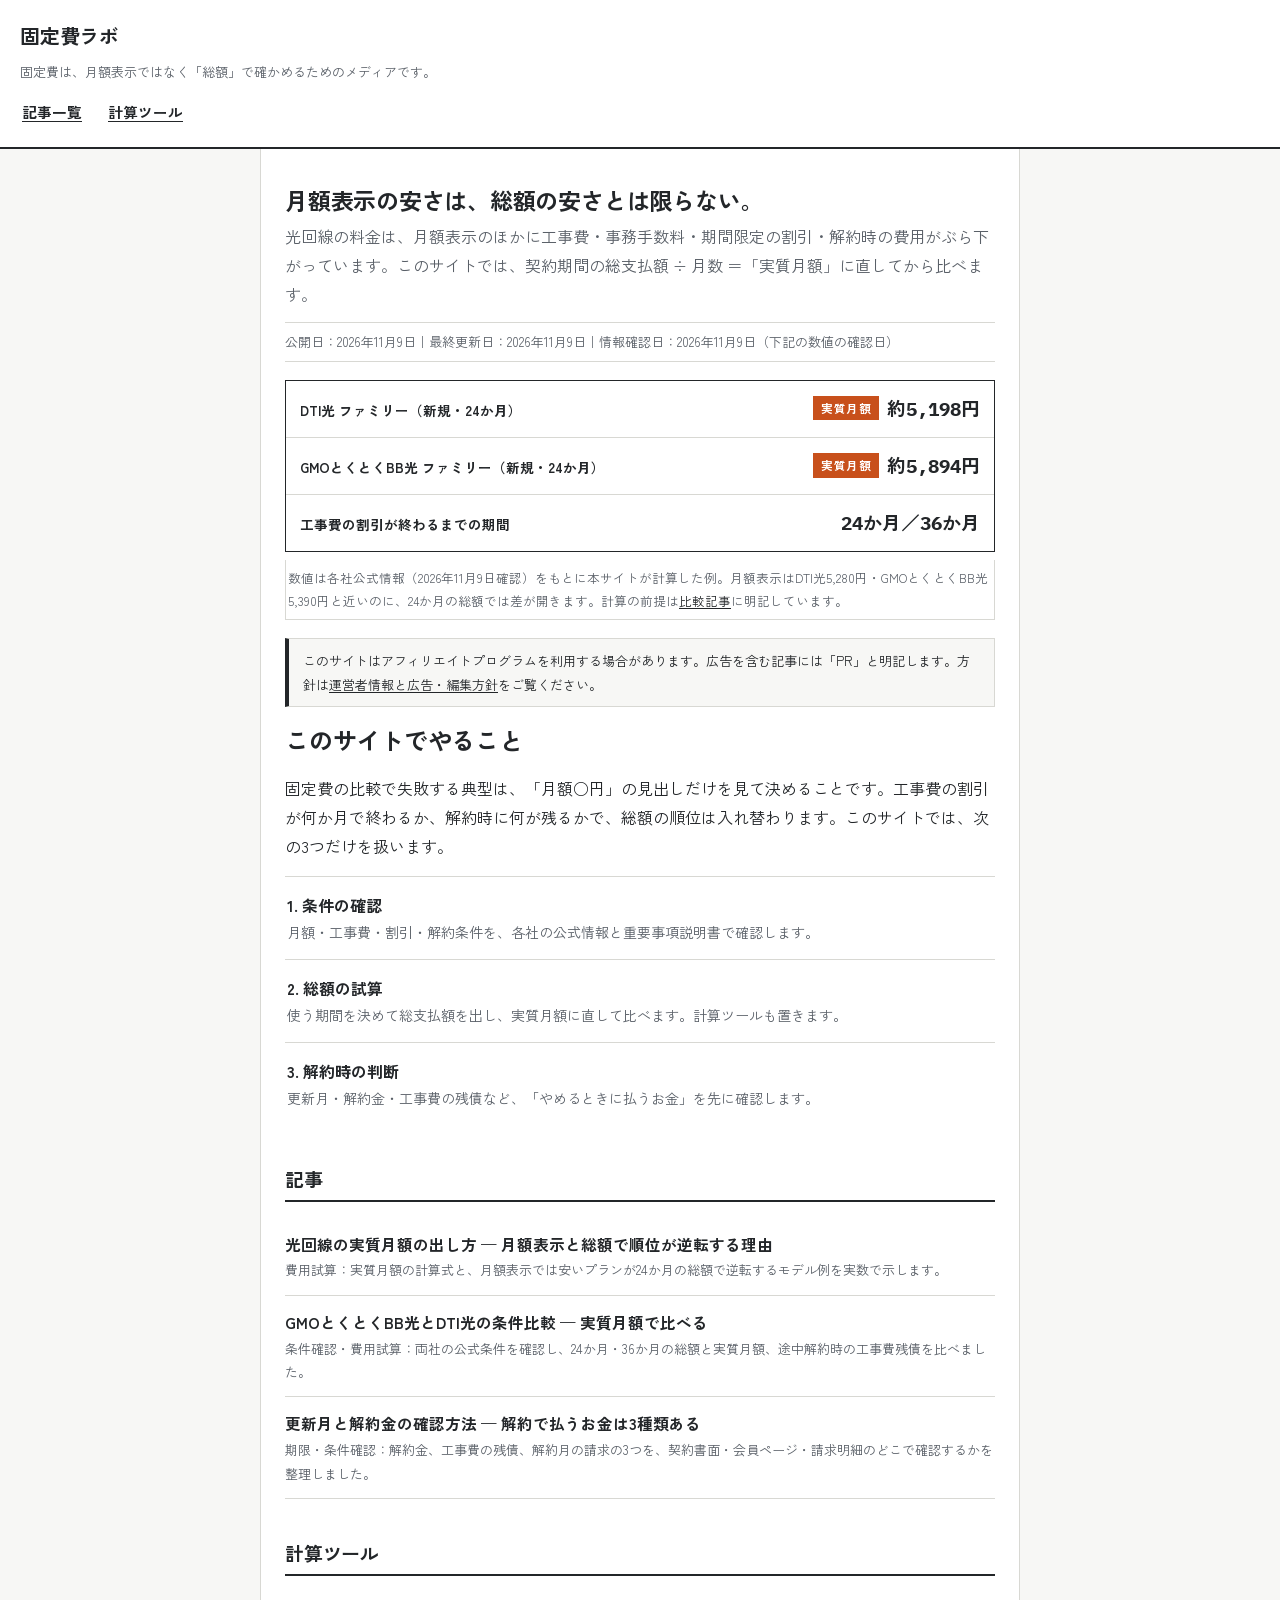
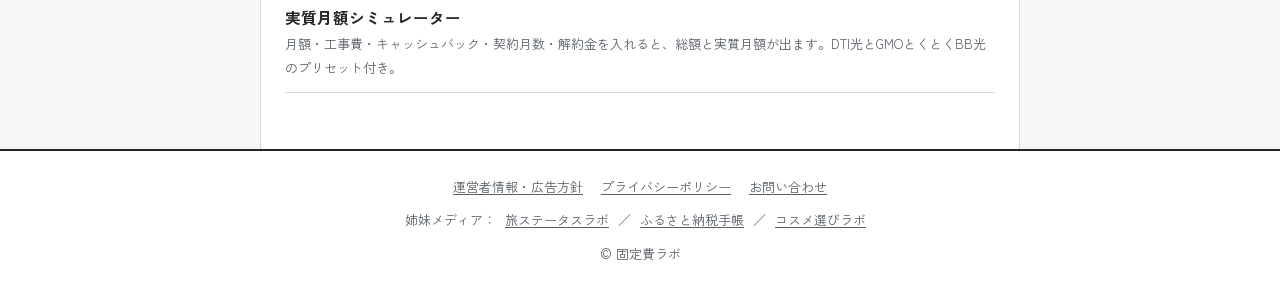
==== commit cfaacdc4: "フッター姉妹リンク表示名を「限度額ラボ」から「ふるさと納税手帳」に変更（ルート6ファイル）" ====
--- a/index.html
+++ b/index.html
@@ -85,7 +85,7 @@
 </main>
 <footer class="site">
   <a href="about.html">運営者情報・広告方針</a><a href="privacy.html">プライバシーポリシー</a><a href="contact.html">お問い合わせ</a>
-  <div class="sister">姉妹メディア：<a href="https://travel.globe-ent.com/">旅ステータスラボ</a>／<a href="https://furusato.globe-ent.com/">限度額ラボ</a>／<a href="https://cosme-erabi.globe-ent.com/">コスメ選びラボ</a></div>
+  <div class="sister">姉妹メディア：<a href="https://travel.globe-ent.com/">旅ステータスラボ</a>／<a href="https://furusato.globe-ent.com/">ふるさと納税手帳</a>／<a href="https://cosme-erabi.globe-ent.com/">コスメ選びラボ</a></div>
   <div>© 固定費ラボ</div>
 </footer>
 </body>
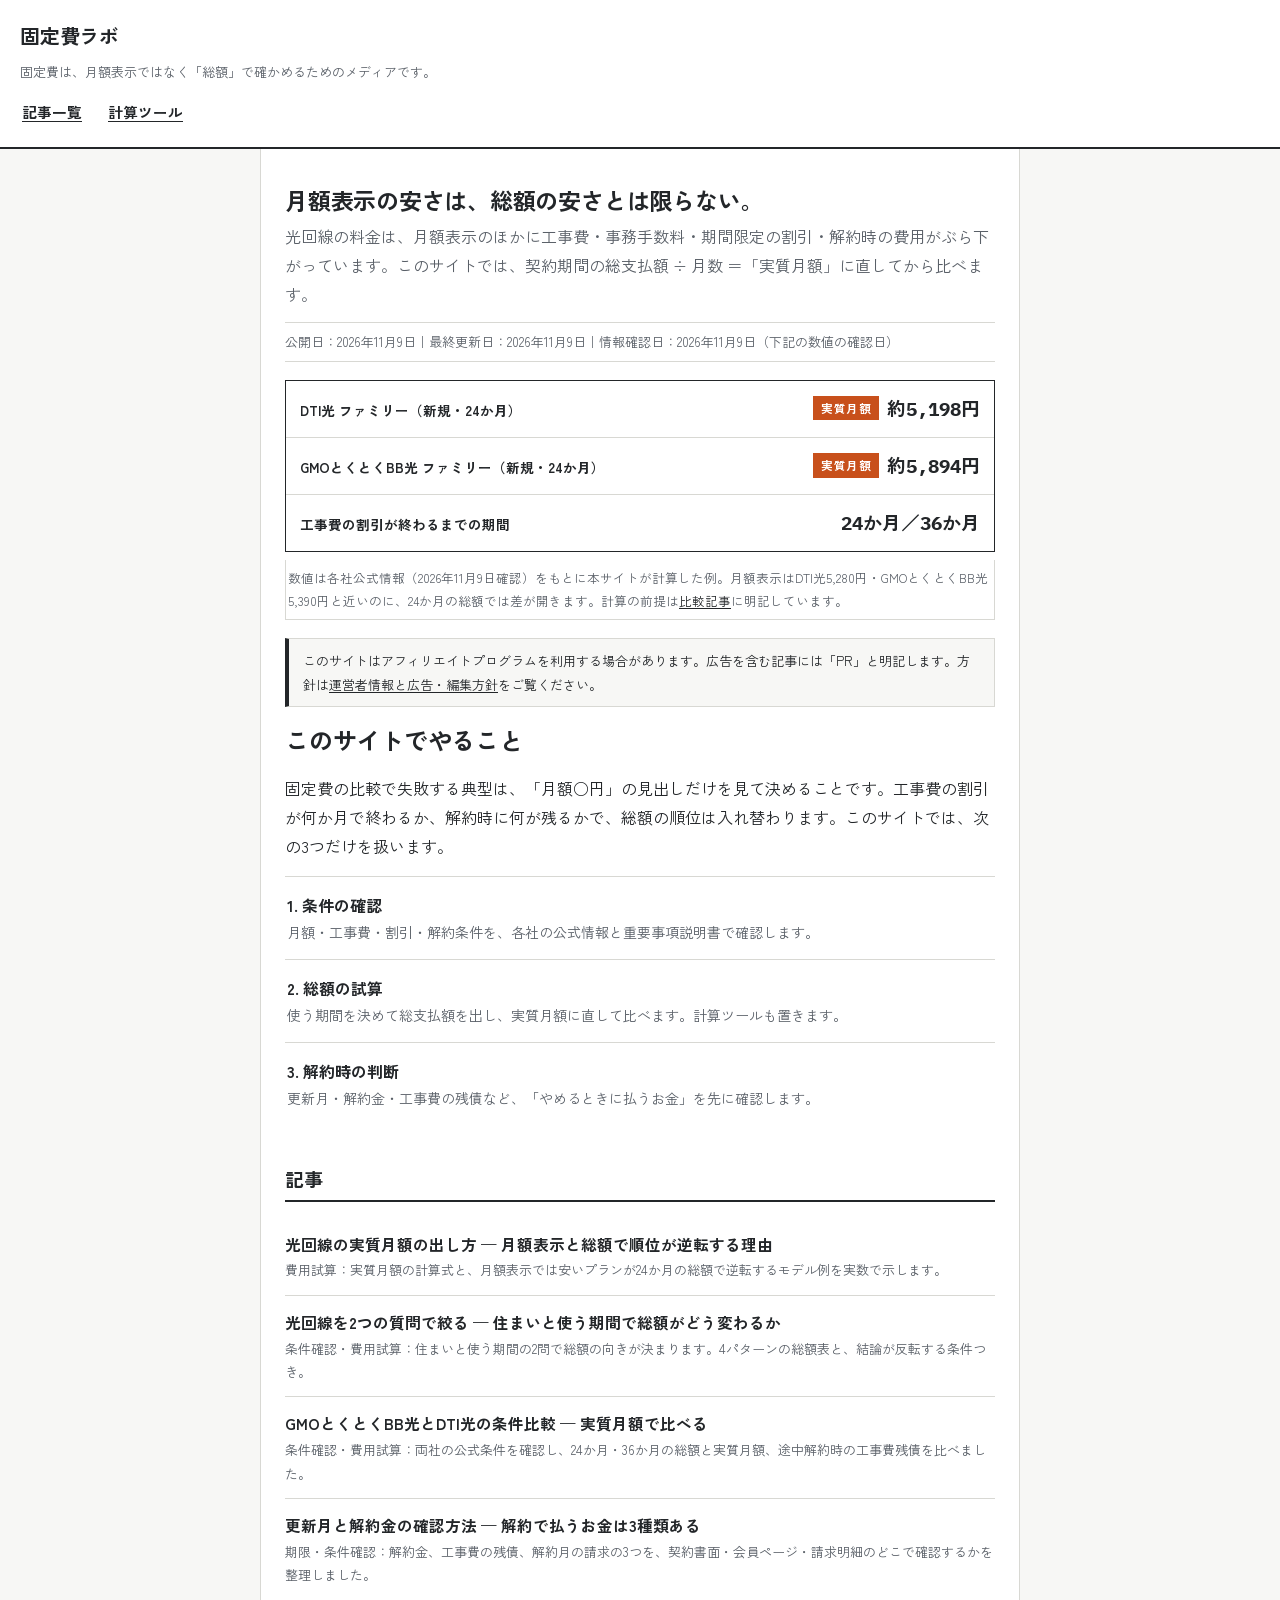
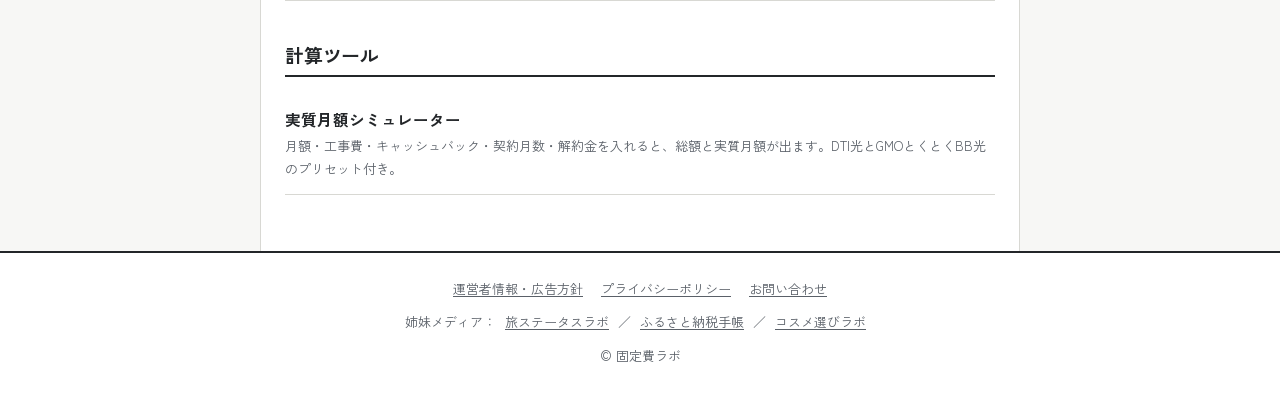
==== commit 16f59d16: "診断記事を追加＋内部リンク・一覧・サイトマップ更新" ====
--- a/index.html
+++ b/index.html
@@ -77,6 +77,7 @@
 
   <h2>記事</h2>
   <a class="thumbrow" href="articles/jitsushitsu-getsugaku.html"><span><span class="t">光回線の実質月額の出し方 — 月額表示と総額で順位が逆転する理由</span><span class="d">費用試算：実質月額の計算式と、月額表示では安いプランが24か月の総額で逆転するモデル例を実数で示します。</span></span></a>
+  <a class="thumbrow" href="articles/hikari-shindan.html"><span><span class="t">光回線を2つの質問で絞る — 住まいと使う期間で総額がどう変わるか</span><span class="d">条件確認・費用試算：住まいと使う期間の2問で総額の向きが決まります。4パターンの総額表と、結論が反転する条件つき。</span></span></a>
   <a class="thumbrow" href="articles/gmo-dti-hikaku.html"><span><span class="t">GMOとくとくBB光とDTI光の条件比較 — 実質月額で比べる</span><span class="d">条件確認・費用試算：両社の公式条件を確認し、24か月・36か月の総額と実質月額、途中解約時の工事費残債を比べました。</span></span></a>
   <a class="thumbrow" href="articles/koushin-tsuki-kaiyakukin.html"><span><span class="t">更新月と解約金の確認方法 — 解約で払うお金は3種類ある</span><span class="d">期限・条件確認：解約金、工事費の残債、解約月の請求の3つを、契約書面・会員ページ・請求明細のどこで確認するかを整理しました。</span></span></a>
 
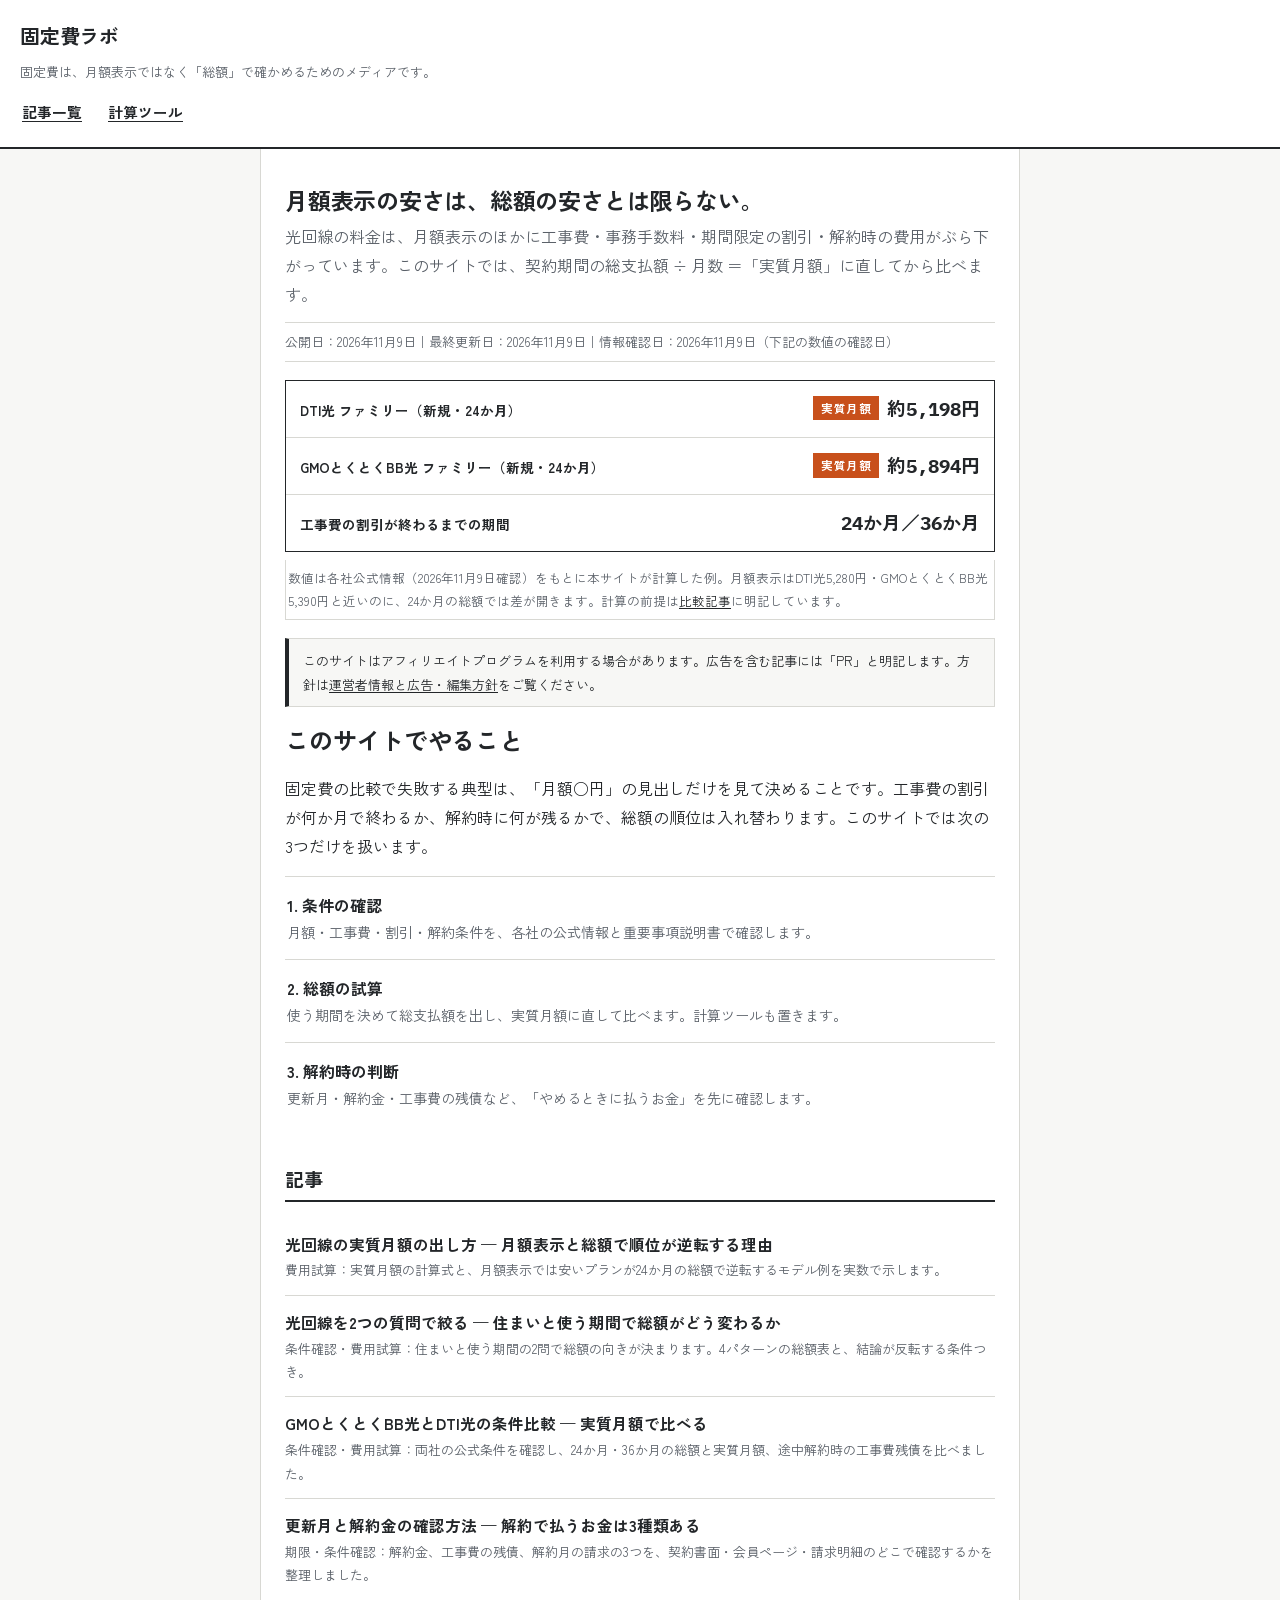
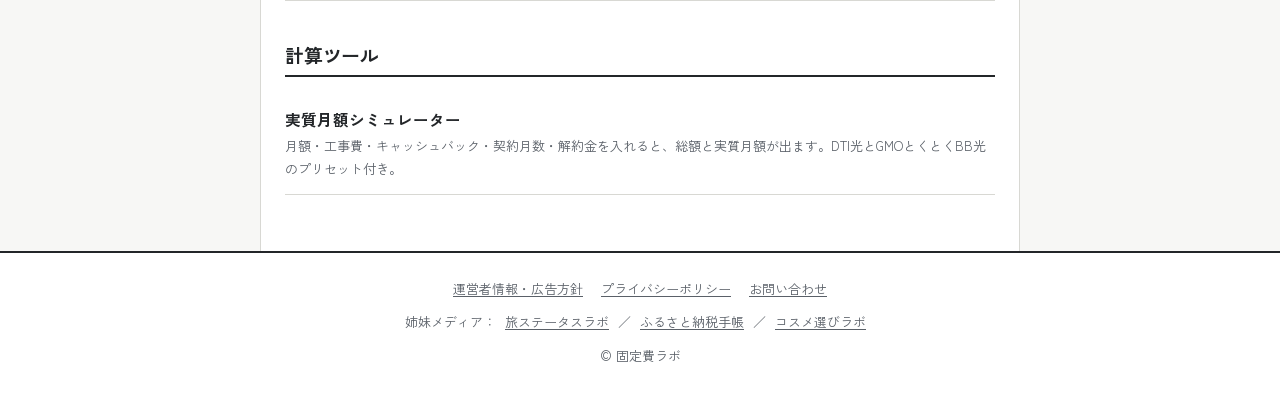
==== commit c1dce566: "文案の推敲（yomiyasu 全量見直し）" ====
--- a/index.html
+++ b/index.html
@@ -8,7 +8,7 @@
 <link rel="preconnect" href="https://fonts.googleapis.com">
 <link rel="preconnect" href="https://fonts.gstatic.com" crossorigin>
 <link href="https://fonts.googleapis.com/css2?family=IBM+Plex+Mono:wght@400;500;700&family=Zen+Kaku+Gothic+New:wght@400;500;700&display=swap" rel="stylesheet">
-<link rel="stylesheet" href="style.css">
+<link rel="stylesheet" href="style.css?v=20261120-r1">
 <meta property="og:title" content="固定費ラボ｜光回線は「月額表示」ではなく総額＝実質月額で確かめる">
 <meta property="og:description" content="光回線などの固定費について、月額表示ではなく契約期間の総支払額÷月数＝実質月額で比べるための、公式情報の確認記事と計算ツールを提供するメディアです。">
 <meta property="og:type" content="website">
@@ -45,6 +45,7 @@
   ]
 }
 </script>
+<link rel="canonical" href="https://koteihi.globe-ent.com/">
 </head>
 <body>
 <header class="site">
@@ -70,7 +71,7 @@
   <div class="disclosure">このサイトはアフィリエイトプログラムを利用する場合があります。広告を含む記事には「PR」と明記します。方針は<a href="about.html">運営者情報と広告・編集方針</a>をご覧ください。</div>
 
   <h1>このサイトでやること</h1>
-  <p>固定費の比較で失敗する典型は、「月額○円」の見出しだけを見て決めることです。工事費の割引が何か月で終わるか、解約時に何が残るかで、総額の順位は入れ替わります。このサイトでは、次の3つだけを扱います。</p>
+  <p>固定費の比較で失敗する典型は、「月額○円」の見出しだけを見て決めることです。工事費の割引が何か月で終わるか、解約時に何が残るかで、総額の順位は入れ替わります。このサイトでは次の3つだけを扱います。</p>
   <div class="card"><div class="t">1. 条件の確認</div><div class="d">月額・工事費・割引・解約条件を、各社の公式情報と重要事項説明書で確認します。</div></div>
   <div class="card"><div class="t">2. 総額の試算</div><div class="d">使う期間を決めて総支払額を出し、実質月額に直して比べます。計算ツールも置きます。</div></div>
   <div class="card"><div class="t">3. 解約時の判断</div><div class="d">更新月・解約金・工事費の残債など、「やめるときに払うお金」を先に確認します。</div></div>
--- a/style.css
+++ b/style.css
@@ -44,7 +44,7 @@
 .srow .sv { font-family:"IBM Plex Mono", "Zen Kaku Gothic New", monospace; font-size:19px; font-weight:700; text-align:right; white-space:nowrap; }
 .badge { display:inline-block; background:var(--marker); color:#fff; font-family:"Zen Kaku Gothic New", sans-serif; font-size:11.5px; font-weight:700; padding:2px 8px; margin-right:8px; vertical-align:3px; letter-spacing:.04em; }
 figure { margin:18px 0; }
-figure img { width:100%; display:block; }
+figure img { width:100%; height:auto; display:block; }
 figcaption { font-size:12.5px; color:var(--sub); border:1px solid var(--line); border-top:none; padding:7px 11px; background:var(--row); }
 .sheet + figcaption, .figcap { font-size:12.5px; color:var(--sub); padding:7px 2px; }
 
@@ -116,6 +116,17 @@
 .adbox{border:2px solid var(--line-dark);padding:16px;margin:24px 0;text-align:center;background:var(--row)}
 .adbox .src{text-align:left}
 .adbox img{max-width:100%;height:auto}
+/* 商品棚（カード形式の広告枠） */
+.shelfbox{border:2px solid var(--line-dark);padding:16px;margin:24px 0;background:var(--row)}
+.shelfbox .src{text-align:left}
+.shelf{display:grid;grid-template-columns:repeat(2,1fr);gap:14px;margin:12px 0 4px}
+@media (max-width:640px){.shelf{grid-template-columns:1fr}}
+.prod{border:1px solid var(--line-dark);background:var(--row);display:flex;flex-direction:column}
+.prod .pimg{width:100%;height:auto;display:block}
+.prod .pb{padding:12px 14px 14px;display:flex;flex-direction:column;gap:8px;flex:1}
+.prod .pn{font-weight:700;font-size:16px;color:var(--ink)}
+.prod ul{margin:0;padding-left:1.25em;font-size:13.5px;color:var(--sub);line-height:1.8}
+.prod .cta{margin-top:auto;display:block;text-align:center;background:var(--ink);color:#fff;font-weight:700;font-size:14px;line-height:1.6;padding:10px 12px;text-decoration:none}
 
 .share{margin:28px 0 8px;padding:12px 0;border-top:1px solid var(--line);font-size:14px}
 .share a{margin-right:14px}
